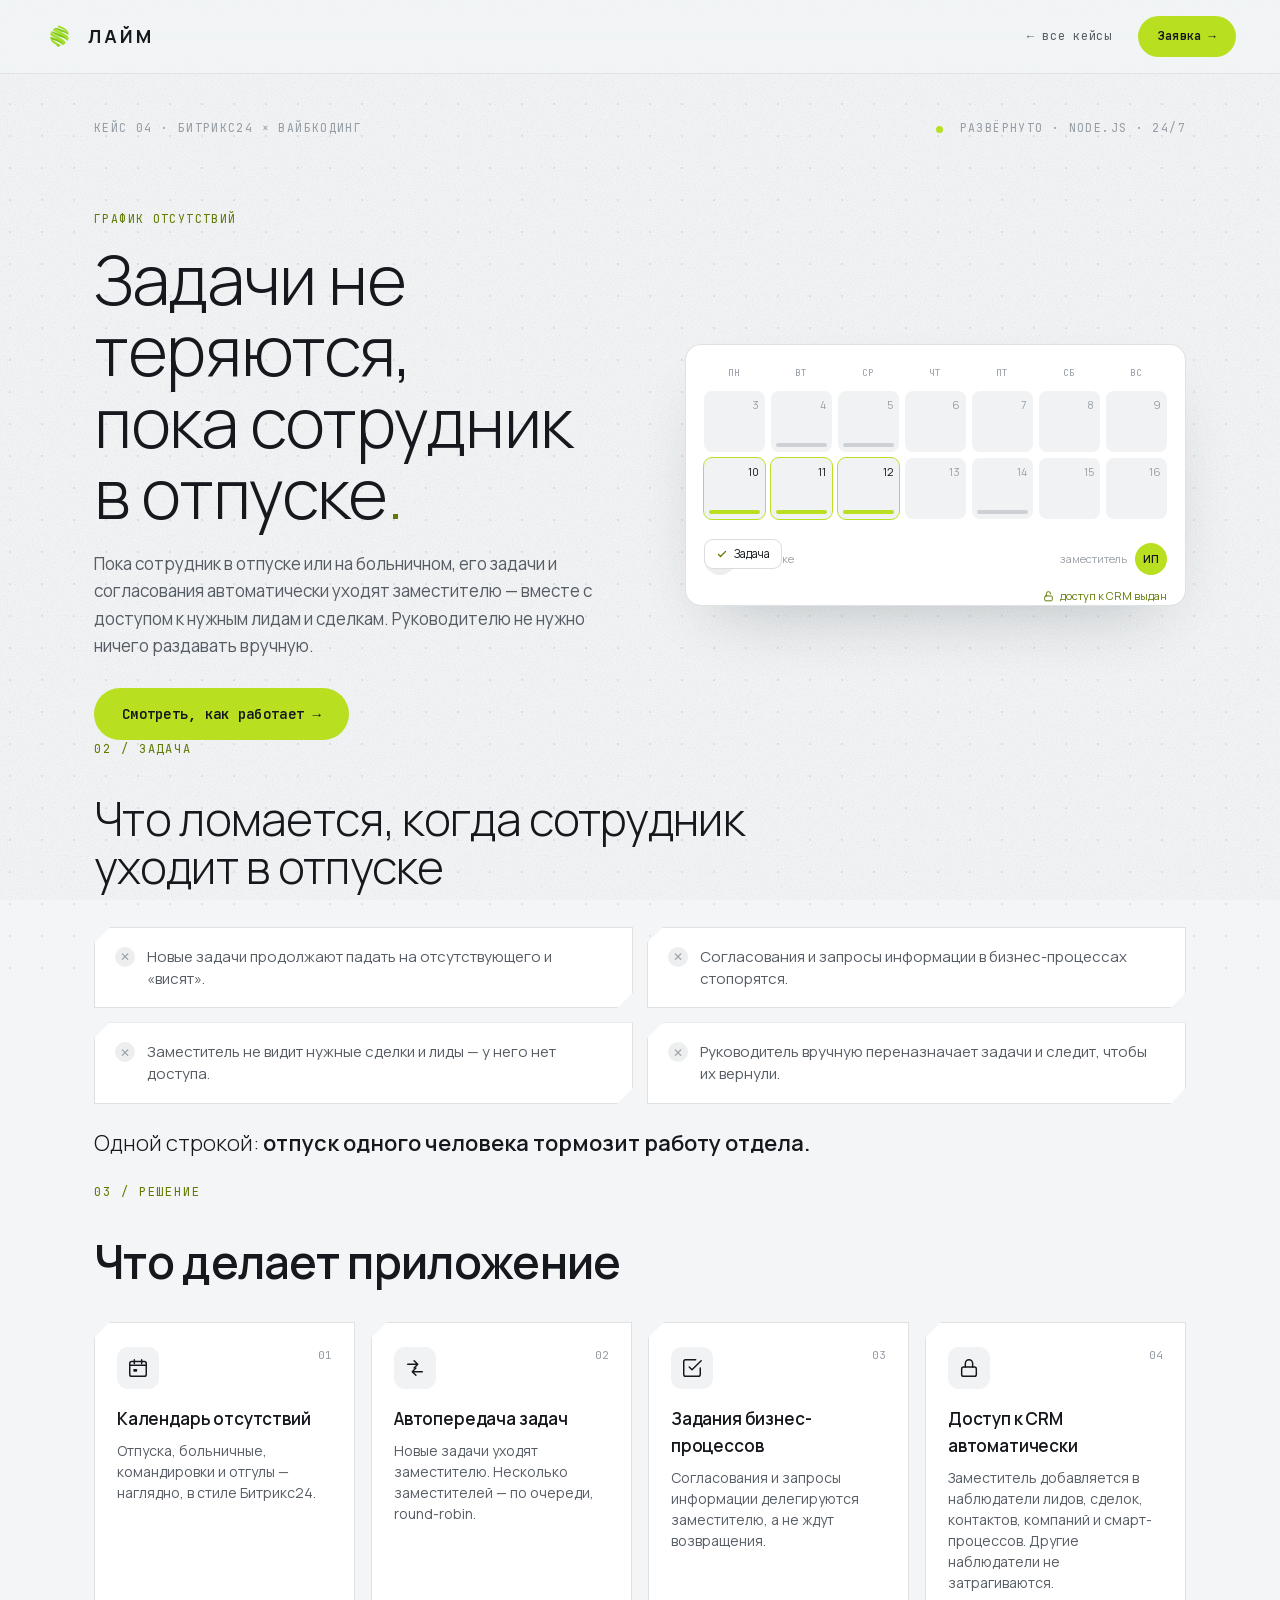
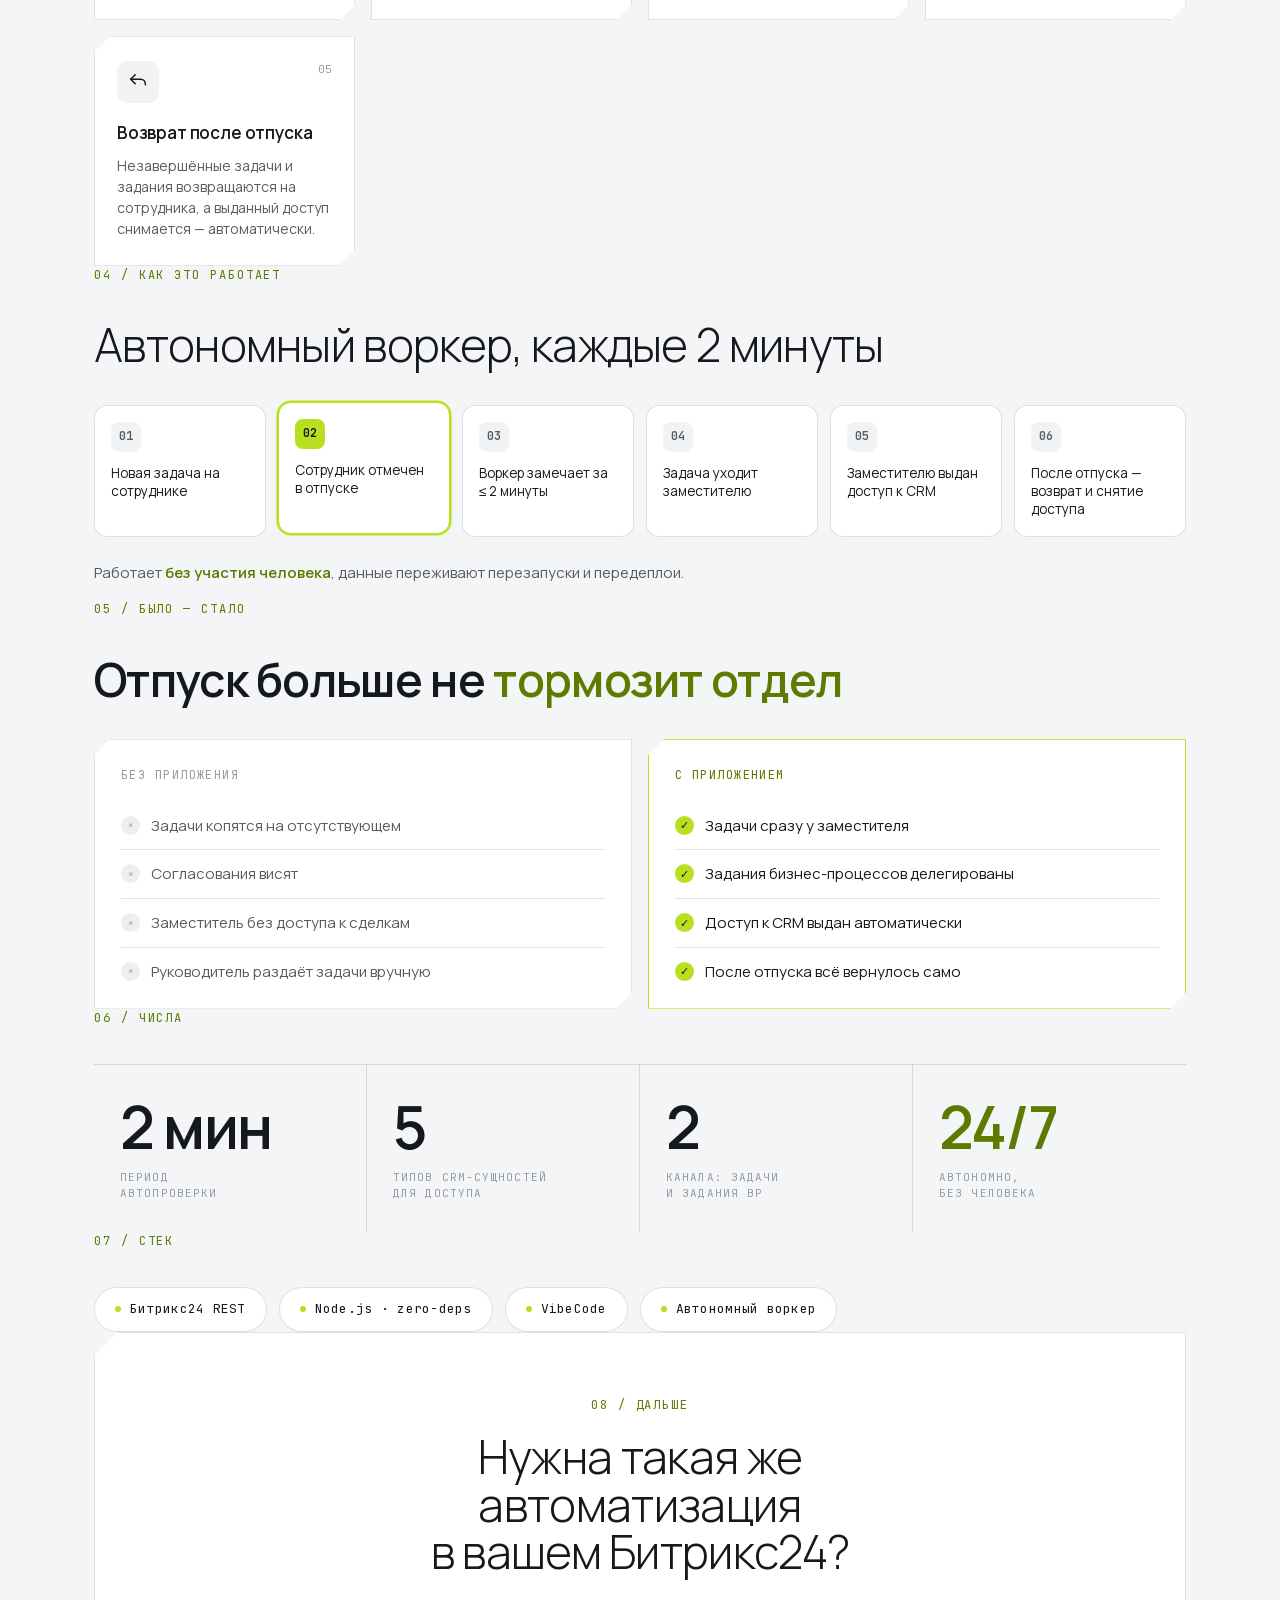
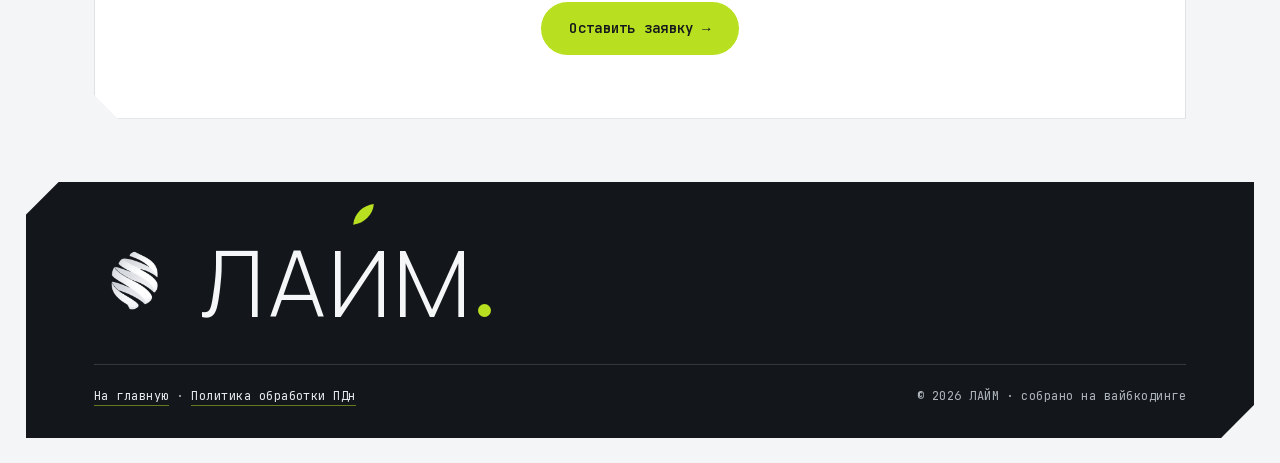
==== case.html @ ee4a6186 "Кейсы вынесены на отдельные страницы + опубликован первый кейс - Новая страница cases.html — список " ====
<!DOCTYPE html>
<html lang="ru">
<head>
<meta charset="UTF-8">
<meta name="viewport" content="width=device-width, initial-scale=1.0">
<title>Кейс: график отсутствий и автозамена задач в Битрикс24 — ЛАЙМ</title>
<meta name="description" content="Приложение для Битрикс24: автопередача задач и заданий бизнес-процессов заместителям на время отпусков и выдача доступа к CRM. Кейс ЛАЙМ.">
<meta property="og:type" content="article">
<meta property="og:title" content="Кейс: график отсутствий и автозамена задач в Битрикс24 — ЛАЙМ">
<meta property="og:description" content="На время отпуска задачи, согласования и доступ к CRM сами уходят заместителю. Автономный воркер на Node.js, 24/7.">
<meta property="og:url" content="https://a99584562-commits.github.io/lime-city-site/case.html">
<meta name="twitter:card" content="summary_large_image">
<link rel="icon" type="image/png" href="logo-mark.png">
<link rel="apple-touch-icon" href="logo-mark.png">
<link rel="stylesheet" href="fonts.css">
<style>
  *{box-sizing:border-box;}
  :root{
    --bg:#F3F5F6; --card:#FFFFFF; --ink:#15181C; --ink-2:#565C64; --muted:#969CA4;
    --line:rgba(34,42,52,0.14); --lime:#B8E020; --lime-deep:#5e7a00; --lime-ink:#15181C;
  }
  html{scroll-behavior:smooth;}
  @media (prefers-reduced-motion:reduce){ html{scroll-behavior:auto; } }
  body{margin:0;background:var(--bg);color:var(--ink);font-family:'Manrope',sans-serif;font-weight:400;line-height:1.6;-webkit-font-smoothing:antialiased;overflow-x:clip;}
  ::selection{background:var(--lime);color:var(--ink);}
  a{color:inherit;}
  .mono{font-family:'JetBrains Mono',monospace;text-transform:uppercase;letter-spacing:0.12em;font-size:11.5px;color:var(--muted);}
  .lime-deep{color:var(--lime-deep);}
  .wrap{max-width:1180px;margin:0 auto;padding:0 clamp(20px,5vw,44px);}
  .dot{width:7px;height:7px;border-radius:50%;background:var(--lime);display:inline-block;vertical-align:middle;}
  /* background layers */
  #cx-grid{position:fixed;inset:-8%;z-index:0;background-image:radial-gradient(rgba(34,42,52,0.09) 1px,transparent 1px);background-size:32px 32px;pointer-events:none;}
  #cx-grain{position:fixed;inset:0;z-index:1;pointer-events:none;opacity:0.13;mix-blend-mode:multiply;background-image:url("data:image/svg+xml,%3Csvg xmlns='http://www.w3.org/2000/svg' width='240' height='240'%3E%3Cfilter id='n'%3E%3CfeTurbulence type='fractalNoise' baseFrequency='0.8' numOctaves='3' stitchTiles='stitch'/%3E%3CfeColorMatrix type='saturate' values='0'/%3E%3CfeComponentTransfer%3E%3CfeFuncR type='linear' slope='1.8' intercept='-0.4'/%3E%3CfeFuncG type='linear' slope='1.8' intercept='-0.4'/%3E%3CfeFuncB type='linear' slope='1.8' intercept='-0.4'/%3E%3C/feComponentTransfer%3E%3C/filter%3E%3Crect width='100%25' height='100%25' filter='url(%23n)'/%3E%3C/svg%3E");}
  main,header{position:relative;z-index:5;}
  /* nav */
  .nav{position:sticky;top:0;z-index:200;display:flex;align-items:center;justify-content:space-between;gap:16px;padding:16px clamp(20px,5vw,44px);background:rgba(243,245,247,0.72);backdrop-filter:blur(14px);border-bottom:1px solid rgba(34,42,52,0.08);}
  .nav a.logo{display:flex;align-items:center;gap:12px;text-decoration:none;color:var(--ink);}
  .nav .logo img{width:32px;height:32px;display:block;}
  .nav .logo b{font-weight:700;letter-spacing:0.16em;font-size:18px;}
  .nav-r{display:flex;align-items:center;gap:clamp(12px,2.4vw,26px);}
  .nav-back{font-family:'JetBrains Mono',monospace;font-size:12px;letter-spacing:0.06em;color:var(--ink-2);text-decoration:none;transition:color .25s;}
  .nav-back:hover{color:var(--ink);}
  .cta{display:inline-flex;align-items:center;gap:7px;background:var(--lime);color:var(--lime-ink);font-family:'JetBrains Mono',monospace;font-weight:600;font-size:12px;letter-spacing:0.02em;padding:11px 20px;border-radius:999px;text-decoration:none;transition:filter .25s,box-shadow .25s,transform .25s;}
  .cta:hover{filter:brightness(1.05);box-shadow:0 8px 20px rgba(184,224,32,0.4);transform:translateY(-1px);}
  .cta.big{font-size:14px;padding:15px 28px;}
  /* sections */
  section{padding:clamp(52px,9vh,110px) 0;}
  .shead{display:flex;align-items:baseline;justify-content:space-between;gap:20px;flex-wrap:wrap;margin-bottom:clamp(26px,4vh,44px);}
  .snum{font-family:'JetBrains Mono',monospace;font-size:12px;letter-spacing:0.16em;color:var(--lime-deep);}
  h1{font-weight:300;letter-spacing:-0.02em;line-height:1.05;font-size:clamp(34px,6vw,68px);margin:0 0 20px;}
  h2{font-weight:600;letter-spacing:-0.015em;line-height:1.04;font-size:clamp(26px,4vw,46px);margin:0;}
  h2.thin{font-weight:300;}
  h2 .g{color:var(--lime-deep);}
  .lead{font-size:clamp(15px,1.5vw,17px);line-height:1.62;color:var(--ink-2);max-width:52ch;margin:0 0 26px;}
  .card{background:var(--card);border:1px solid var(--line);clip-path:polygon(16px 0,100% 0,100% calc(100% - 16px),calc(100% - 16px) 100%,0 100%,0 16px);}
  .reveal{opacity:0;transform:translateY(40px);transition:opacity 1s cubic-bezier(.16,1,.3,1),transform 1s cubic-bezier(.16,1,.3,1);}
  .reveal.on{opacity:1;transform:none;}
  @media (prefers-reduced-motion:reduce){ .reveal{opacity:1;transform:none;transition:none;} }
  /* 00 hud */
  .hud{display:flex;align-items:center;justify-content:space-between;gap:16px;flex-wrap:wrap;padding-top:clamp(28px,5vh,54px);}
  /* 01 hero */
  .hero{display:grid;grid-template-columns:1.05fr 1fr;gap:clamp(30px,5vw,68px);align-items:center;padding-top:clamp(24px,4vh,40px);}
  .kick{margin-bottom:16px;}
  .hero .cta{margin-top:2px;}
  .panel{background:var(--card);border:1px solid var(--line);border-radius:16px;padding:18px;box-shadow:0 30px 70px -34px rgba(34,42,52,0.3);}
  .cal{display:grid;grid-template-columns:repeat(7,1fr);gap:6px;}
  .day{aspect-ratio:1;border-radius:8px;background:#F0F2F4;display:flex;align-items:flex-start;justify-content:flex-end;padding:5px 6px;font-size:11px;color:#9AA0A6;position:relative;overflow:hidden;}
  .day .bar{position:absolute;left:5px;right:5px;bottom:5px;height:4px;border-radius:2px;}
  .day.head{background:transparent;color:var(--muted);font-family:'JetBrains Mono',monospace;font-size:9.5px;text-transform:uppercase;letter-spacing:0.04em;justify-content:center;padding-top:2px;aspect-ratio:auto;}
  .day.act{outline:1.6px solid var(--lime);color:var(--ink);}
  .flow{position:relative;height:52px;margin-top:16px;}
  .ava{width:32px;height:32px;border-radius:50%;display:flex;align-items:center;justify-content:center;font-size:11px;font-weight:600;}
  .side{position:absolute;top:8px;display:flex;align-items:center;gap:8px;}
  .side small{font-size:11px;color:#9AA0A6;}
  .chip{position:absolute;top:4px;background:#FFF;border:1px solid rgba(34,42,52,0.16);border-radius:9px;padding:5px 11px;font-size:11.5px;color:var(--ink);white-space:nowrap;display:flex;align-items:center;gap:6px;animation:hop 5s ease-in-out infinite;}
  .chip svg{width:12px;height:12px;}
  .badge{position:absolute;right:0;bottom:-18px;font-size:11px;color:var(--lime-deep);display:flex;align-items:center;gap:5px;animation:badge 5s ease-in-out infinite;}
  @keyframes hop{0%,10%{left:4px;opacity:0}16%,46%{left:4px;opacity:1}52%,86%{left:calc(100% - 92px);opacity:1}92%,100%{left:calc(100% - 92px);opacity:0}}
  @keyframes badge{0%,58%{opacity:0;transform:translateY(4px)}70%,88%{opacity:1;transform:translateY(0)}100%{opacity:0;transform:translateY(0)}}
  @media (prefers-reduced-motion:reduce){.chip{animation:none;left:calc(100% - 92px);opacity:1}.badge{animation:none;opacity:1}}
  /* 02 problem */
  .prob{display:grid;grid-template-columns:1fr 1fr;gap:14px;}
  .prob li{list-style:none;display:flex;gap:12px;align-items:flex-start;padding:18px 20px;font-size:15px;line-height:1.45;color:var(--ink-2);}
  .prob .x{flex:none;width:20px;height:20px;border-radius:50%;background:#ECEEEF;color:#9AA0A6;display:flex;align-items:center;justify-content:center;font-size:12px;margin-top:1px;}
  .prob-line{margin-top:22px;font-size:clamp(17px,2vw,22px);font-weight:300;}
  .prob-line b{font-weight:600;color:var(--ink);}
  /* 03 solution */
  .sol{display:grid;grid-template-columns:repeat(auto-fit,minmax(220px,1fr));gap:16px;}
  .sol .card{padding:24px 22px 26px;transition:transform .4s cubic-bezier(.16,1,.3,1),border-color .4s,box-shadow .4s;}
  .sol .card:hover{transform:translateY(-4px);border-color:rgba(94,122,0,0.4);box-shadow:0 24px 50px -30px rgba(34,42,52,0.3);}
  .sol .ic{width:42px;height:42px;border-radius:11px;background:#F0F2F4;display:flex;align-items:center;justify-content:center;margin-bottom:16px;color:var(--ink);}
  .sol .ic svg{width:22px;height:22px;fill:none;stroke:currentColor;stroke-width:1.6;stroke-linecap:round;stroke-linejoin:round;}
  .sol h3{margin:0 0 8px;font-size:17px;font-weight:600;letter-spacing:-0.01em;}
  .sol p{margin:0;font-size:14px;line-height:1.5;color:var(--ink-2);}
  .sol .n{font-family:'JetBrains Mono',monospace;font-size:11px;color:var(--muted);float:right;}
  /* 04 pipeline */
  .pipe{display:flex;flex-wrap:wrap;gap:12px;}
  .node{flex:1 1 160px;min-width:160px;background:var(--card);border:1px solid var(--line);border-radius:13px;padding:16px 16px 18px;transition:border-color .35s,box-shadow .35s,transform .35s;}
  .node.on{border-color:var(--lime);box-shadow:0 0 0 1.6px var(--lime);transform:translateY(-3px);}
  .node .pn{width:30px;height:30px;border-radius:8px;background:#F0F2F4;display:flex;align-items:center;justify-content:center;font-family:'JetBrains Mono',monospace;font-size:12px;font-weight:600;color:var(--ink-2);margin-bottom:12px;transition:background .35s,color .35s;}
  .node.on .pn{background:var(--lime);color:var(--lime-ink);}
  .node .nt{font-size:13.5px;line-height:1.35;color:var(--ink);}
  .cap{margin-top:24px;color:var(--ink-2);font-size:15px;}
  .cap b{color:var(--lime-deep);font-weight:600;}
  /* 05 before/after */
  .ba{display:grid;grid-template-columns:repeat(auto-fit,minmax(280px,1fr));gap:16px;}
  .ba .card{padding:26px 26px 12px;}
  .ba .card.after{border-color:var(--lime);box-shadow:0 0 0 1.6px var(--lime);}
  .ba .cap2{font-family:'JetBrains Mono',monospace;font-size:12px;text-transform:uppercase;letter-spacing:0.12em;margin-bottom:16px;}
  .ba .cap2.was{color:var(--muted);}
  .ba .cap2.now{color:var(--lime-deep);}
  .ba ul{list-style:none;margin:0;padding:0;}
  .ba li{display:flex;gap:11px;align-items:flex-start;padding:13px 0;font-size:15px;line-height:1.45;border-top:1px solid var(--line);}
  .ba li:first-child{border-top:0;}
  .ba .mk{flex:none;width:19px;height:19px;border-radius:50%;display:flex;align-items:center;justify-content:center;font-size:11px;margin-top:1px;}
  .ba .was .mk{background:#ECEEEF;color:#9AA0A6;}
  .ba .now .mk{background:var(--lime);color:var(--lime-ink);}
  .ba .was li{color:var(--ink-2);}
  .ba .now li{color:var(--ink);}
  /* 06 metrics */
  .metrics{display:grid;grid-template-columns:repeat(4,1fr);border-top:1px solid var(--line);}
  .metrics .m{padding:34px 26px 30px;border-right:1px solid var(--line);}
  .metrics .m:last-child{border-right:0;}
  .metrics .mv{font-size:clamp(34px,4.6vw,60px);font-weight:600;letter-spacing:-0.03em;line-height:0.95;}
  .metrics .m:nth-child(4) .mv{color:var(--lime-deep);}
  .metrics .ml{font-family:'JetBrains Mono',monospace;font-size:11px;color:var(--muted);text-transform:uppercase;letter-spacing:0.1em;margin-top:14px;line-height:1.5;}
  /* 07 stack */
  .tags{display:flex;flex-wrap:wrap;gap:12px;}
  .tag{display:inline-flex;align-items:center;gap:9px;background:var(--card);border:1px solid var(--line);border-radius:999px;padding:11px 20px;font-family:'JetBrains Mono',monospace;font-size:13px;letter-spacing:0.02em;color:var(--ink);}
  .tag .dot{width:6px;height:6px;}
  /* 08 cta */
  .final{text-align:center;background:var(--card);border:1px solid var(--line);clip-path:polygon(24px 0,100% 0,100% 100%,24px 100%,0 calc(100% - 24px),0 24px);padding:clamp(44px,7vh,88px) 24px;}
  .final h2{margin:0 auto 26px;max-width:16ch;}
  /* footer */
  footer{background:#13171B;color:#E8EBEE;margin:clamp(40px,7vh,90px) clamp(12px,2vw,28px) clamp(12px,2vw,28px);clip-path:polygon(clamp(20px,2.6vw,34px) 0,100% 0,100% calc(100% - clamp(20px,2.6vw,34px)),calc(100% - clamp(20px,2.6vw,34px)) 100%,0 100%,0 clamp(20px,2.6vw,34px));overflow:hidden;position:relative;z-index:5;}
  footer .fin{max-width:1180px;margin:0 auto;padding:clamp(36px,6vh,60px) clamp(24px,5vw,44px) 32px;}
  footer .lock{display:flex;align-items:center;gap:clamp(14px,2.2vw,28px);}
  footer .lock img{width:clamp(40px,7vw,78px);height:auto;flex:none;}
  footer .wm{font-family:'Manrope',sans-serif;font-weight:300;letter-spacing:0.04em;line-height:1;font-size:clamp(36px,8vw,92px);color:#F4F6F7;}
  footer .wm .lf{position:relative;}
  footer .wm .lf svg{position:absolute;left:50%;top:-0.2em;transform:translateX(-46%);width:0.32em;height:0.32em;}
  footer .dotm{display:inline-block;width:0.14em;height:0.14em;border-radius:50%;background:var(--lime);margin-left:0.05em;vertical-align:baseline;}
  footer .strip{display:flex;align-items:center;justify-content:space-between;gap:20px;flex-wrap:wrap;margin-top:clamp(26px,4vh,42px);padding-top:22px;border-top:1px solid rgba(255,255,255,0.14);font-family:'JetBrains Mono',monospace;font-size:12px;color:#AEB4BC;letter-spacing:0.04em;}
  footer .strip a{color:#E7EBEF;text-decoration:none;border-bottom:1px solid rgba(184,224,32,0.5);padding-bottom:1px;}
  @media (max-width:860px){
    .hero{grid-template-columns:1fr;} .prob{grid-template-columns:1fr;}
    .metrics{grid-template-columns:1fr 1fr;} .metrics .m:nth-child(2){border-right:0;}
    .metrics .m:nth-child(1),.metrics .m:nth-child(2){border-bottom:1px solid var(--line);}
  }
  @media (max-width:520px){ .nav-back{display:none;} }
</style>
</head>
<body>
<div id="cx-grid" aria-hidden="true"></div>
<div id="cx-grain" aria-hidden="true"></div>

<header class="nav">
  <a class="logo" href="index.html"><img src="logo-mark.png" alt="ЛАЙМ"><b>ЛАЙМ</b></a>
  <div class="nav-r">
    <a class="nav-back" href="index.html#cases">← все кейсы</a>
    <a class="cta" href="index.html#contact">Заявка →</a>
  </div>
</header>

<main>
  <!-- 00 HUD -->
  <div class="wrap hud">
    <span class="mono">Кейс 04 · Битрикс24 × Вайбкодинг</span>
    <span class="mono"><span class="dot"></span>&nbsp; Развёрнуто · Node.js · 24/7</span>
  </div>

  <!-- 01 HERO -->
  <section class="wrap" style="padding-top:clamp(28px,4vh,44px);">
    <h2 class="visually-hidden" style="position:absolute;width:1px;height:1px;overflow:hidden;clip:rect(0 0 0 0);">Кейс: приложение для Битрикс24, которое на время отпуска сотрудника само передаёт его задачи, согласования и доступ к CRM заместителю.</h2>
    <div class="hero">
      <div>
        <div class="kick mono lime-deep">График отсутствий</div>
        <h1>Задачи не теряются,<br>пока сотрудник<br>в отпуске<span style="color:var(--lime-deep);">.</span></h1>
        <p class="lead">Пока сотрудник в отпуске или на больничном, его задачи и согласования автоматически уходят заместителю — вместе с доступом к нужным лидам и сделкам. Руководителю не нужно ничего раздавать вручную.</p>
        <a class="cta big" href="#how">Смотреть, как работает →</a>
      </div>
      <div class="panel reveal">
        <div class="cal">
          <div class="day head">пн</div><div class="day head">вт</div><div class="day head">ср</div><div class="day head">чт</div><div class="day head">пт</div><div class="day head">сб</div><div class="day head">вс</div>
          <div class="day">3</div>
          <div class="day">4<span class="bar" style="background:#CDD1D5"></span></div>
          <div class="day">5<span class="bar" style="background:#CDD1D5"></span></div>
          <div class="day">6</div><div class="day">7</div><div class="day">8</div><div class="day">9</div>
          <div class="day act">10<span class="bar" style="background:var(--lime)"></span></div>
          <div class="day act">11<span class="bar" style="background:var(--lime)"></span></div>
          <div class="day act">12<span class="bar" style="background:var(--lime)"></span></div>
          <div class="day">13</div>
          <div class="day">14<span class="bar" style="background:#CDD1D5"></span></div>
          <div class="day">15</div><div class="day">16</div>
        </div>
        <div class="flow">
          <div class="side" style="left:0"><span class="ava" style="background:#EDEEEF;color:#7A8087">ОК</span><small>в отпуске</small></div>
          <div class="side" style="right:0"><small>заместитель</small><span class="ava" style="background:var(--lime);color:var(--lime-ink)">ИП</span></div>
          <div class="chip"><svg viewBox="0 0 24 24" fill="none" stroke="#5e7a00" stroke-width="2.4" stroke-linecap="round" stroke-linejoin="round"><path d="M5 13l4 4L19 7"/></svg>Задача</div>
          <div class="badge"><svg viewBox="0 0 24 24" width="13" height="13" fill="none" stroke="#5e7a00" stroke-width="1.8" stroke-linecap="round" stroke-linejoin="round"><rect x="5" y="11" width="14" height="9" rx="2"/><path d="M8 11V7a4 4 0 0 1 8 0"/></svg>доступ к CRM выдан</div>
        </div>
      </div>
    </div>
  </section>

  <!-- 02 PROBLEM -->
  <section class="wrap reveal">
    <div class="shead"><span class="snum">02 / ЗАДАЧА</span></div>
    <h2 class="thin">Что ломается, когда сотрудник<br>уходит в отпуске</h2>
    <ul class="prob" style="margin-top:clamp(24px,4vh,40px);padding:0;">
      <li class="card"><span class="x">✕</span>Новые задачи продолжают падать на отсутствующего и «висят».</li>
      <li class="card"><span class="x">✕</span>Согласования и запросы информации в бизнес-процессах стопорятся.</li>
      <li class="card"><span class="x">✕</span>Заместитель не видит нужные сделки и лиды — у него нет доступа.</li>
      <li class="card"><span class="x">✕</span>Руководитель вручную переназначает задачи и следит, чтобы их вернули.</li>
    </ul>
    <p class="prob-line">Одной строкой: <b>отпуск одного человека тормозит работу отдела.</b></p>
  </section>

  <!-- 03 SOLUTION -->
  <section class="wrap reveal">
    <div class="shead"><span class="snum">03 / РЕШЕНИЕ</span></div>
    <h2>Что делает приложение</h2>
    <div class="sol" style="margin-top:clamp(26px,4vh,44px);">
      <div class="card"><span class="n">01</span><div class="ic"><svg viewBox="0 0 24 24"><rect x="3" y="5" width="18" height="16" rx="2"/><path d="M3 9h18M8 3v4M16 3v4"/><rect x="7" y="13" width="4" height="3" rx="0.5" fill="currentColor" stroke="none"/></svg></div><h3>Календарь отсутствий</h3><p>Отпуска, больничные, командировки и отгулы — наглядно, в стиле Битрикс24.</p></div>
      <div class="card"><span class="n">02</span><div class="ic"><svg viewBox="0 0 24 24"><path d="M4 8h11M11 4l4 4-4 4"/><path d="M20 16H9M13 20l-4-4 4-4"/></svg></div><h3>Автопередача задач</h3><p>Новые задачи уходят заместителю. Несколько заместителей — по очереди, round-robin.</p></div>
      <div class="card"><span class="n">03</span><div class="ic"><svg viewBox="0 0 24 24"><path d="M9 11l3 3L22 4"/><path d="M21 12v7a2 2 0 0 1-2 2H5a2 2 0 0 1-2-2V5a2 2 0 0 1 2-2h11"/></svg></div><h3>Задания бизнес-процессов</h3><p>Согласования и запросы информации делегируются заместителю, а не ждут возвращения.</p></div>
      <div class="card"><span class="n">04</span><div class="ic"><svg viewBox="0 0 24 24"><rect x="4" y="11" width="16" height="10" rx="2"/><path d="M8 11V7a4 4 0 0 1 8 0v4"/></svg></div><h3>Доступ к CRM автоматически</h3><p>Заместитель добавляется в наблюдатели лидов, сделок, контактов, компаний и смарт-процессов. Другие наблюдатели не затрагиваются.</p></div>
      <div class="card"><span class="n">05</span><div class="ic"><svg viewBox="0 0 24 24"><path d="M9 14l-5-5 5-5"/><path d="M4 9h11a5 5 0 0 1 5 5v1"/></svg></div><h3>Возврат после отпуска</h3><p>Незавершённые задачи и задания возвращаются на сотрудника, а выданный доступ снимается — автоматически.</p></div>
    </div>
  </section>

  <!-- 04 HOW IT WORKS -->
  <section class="wrap reveal" id="how">
    <div class="shead"><span class="snum">04 / КАК ЭТО РАБОТАЕТ</span></div>
    <h2 class="thin">Автономный воркер, каждые 2 минуты</h2>
    <div class="pipe" id="pipe" style="margin-top:clamp(26px,4vh,44px);">
      <div class="node"><div class="pn">01</div><div class="nt">Новая задача на сотруднике</div></div>
      <div class="node"><div class="pn">02</div><div class="nt">Сотрудник отмечен в отпуске</div></div>
      <div class="node"><div class="pn">03</div><div class="nt">Воркер замечает за ≤ 2 минуты</div></div>
      <div class="node"><div class="pn">04</div><div class="nt">Задача уходит заместителю</div></div>
      <div class="node"><div class="pn">05</div><div class="nt">Заместителю выдан доступ к CRM</div></div>
      <div class="node"><div class="pn">06</div><div class="nt">После отпуска — возврат и снятие доступа</div></div>
    </div>
    <p class="cap">Работает <b>без участия человека</b>, данные переживают перезапуски и передеплои.</p>
  </section>

  <!-- 05 BEFORE / AFTER -->
  <section class="wrap reveal">
    <div class="shead"><span class="snum">05 / БЫЛО — СТАЛО</span></div>
    <h2>Отпуск больше не <span class="g">тормозит отдел</span></h2>
    <div class="ba" style="margin-top:clamp(26px,4vh,44px);">
      <div class="card"><div class="cap2 was">Без приложения</div><ul class="was">
        <li><span class="mk">×</span>Задачи копятся на отсутствующем</li>
        <li><span class="mk">×</span>Согласования висят</li>
        <li><span class="mk">×</span>Заместитель без доступа к сделкам</li>
        <li><span class="mk">×</span>Руководитель раздаёт задачи вручную</li>
      </ul></div>
      <div class="card after"><div class="cap2 now">С приложением</div><ul class="now">
        <li><span class="mk">✓</span>Задачи сразу у заместителя</li>
        <li><span class="mk">✓</span>Задания бизнес-процессов делегированы</li>
        <li><span class="mk">✓</span>Доступ к CRM выдан автоматически</li>
        <li><span class="mk">✓</span>После отпуска всё вернулось само</li>
      </ul></div>
    </div>
  </section>

  <!-- 06 METRICS -->
  <section class="wrap reveal">
    <div class="shead"><span class="snum">06 / ЧИСЛА</span></div>
    <div class="metrics">
      <div class="m"><div class="mv">2 мин</div><div class="ml">период<br>автопроверки</div></div>
      <div class="m"><div class="mv">5</div><div class="ml">типов CRM-сущностей<br>для доступа</div></div>
      <div class="m"><div class="mv">2</div><div class="ml">канала: задачи<br>и задания BP</div></div>
      <div class="m"><div class="mv">24/7</div><div class="ml">автономно,<br>без человека</div></div>
    </div>
  </section>

  <!-- 07 STACK -->
  <section class="wrap reveal">
    <div class="shead"><span class="snum">07 / СТЕК</span></div>
    <div class="tags">
      <span class="tag"><span class="dot"></span>Битрикс24 REST</span>
      <span class="tag"><span class="dot"></span>Node.js · zero-deps</span>
      <span class="tag"><span class="dot"></span>VibeCode</span>
      <span class="tag"><span class="dot"></span>Автономный воркер</span>
    </div>
  </section>

  <!-- 08 CTA -->
  <section class="wrap reveal">
    <div class="final">
      <div class="snum" style="margin-bottom:18px;">08 / ДАЛЬШЕ</div>
      <h2 class="thin">Нужна такая же автоматизация<br>в вашем Битрикс24?</h2>
      <a class="cta big" href="index.html#contact">Оставить заявку →</a>
    </div>
  </section>
</main>

<footer>
  <div class="fin">
    <div class="lock">
      <img src="logo-mark-white.png" alt="ЛАЙМ">
      <div class="wm">ЛА<span class="lf">И<svg viewBox="0 0 100 100"><path d="M86 14 C 50 18, 20 46, 16 84 C 54 80, 84 50, 86 14 Z" fill="var(--lime)"></path></svg></span>М<span class="dotm"></span></div>
    </div>
    <div class="strip">
      <span><a href="index.html">На главную</a> · <a href="policy.html">Политика обработки ПДн</a></span>
      <span>© 2026 ЛАЙМ · собрано на вайбкодинге</span>
    </div>
  </div>
</footer>

<script>
  (function(){
    var reduce = window.matchMedia && matchMedia('(prefers-reduced-motion: reduce)').matches;
    // reveal on scroll
    var rv = document.querySelectorAll('.reveal');
    if ('IntersectionObserver' in window && !reduce) {
      var io = new IntersectionObserver(function(es){
        es.forEach(function(e){ if (e.isIntersecting){ e.target.classList.add('on'); io.unobserve(e.target); } });
      }, { threshold: 0.14, rootMargin: '0px 0px -8% 0px' });
      rv.forEach(function(e){ io.observe(e); });
    } else { rv.forEach(function(e){ e.classList.add('on'); }); }
    // pipeline active-node cycle
    var nodes = Array.prototype.slice.call(document.querySelectorAll('#pipe .node'));
    if (reduce) { nodes.forEach(function(n){ n.classList.add('on'); }); }
    else {
      var i = 0;
      setInterval(function(){ nodes.forEach(function(n,idx){ n.classList.toggle('on', idx === i); }); i = (i + 1) % nodes.length; }, 950);
    }
  })();
</script>
</body>
</html>
---- fonts.css ----
@font-face {
  font-family: 'JetBrains Mono';
  font-style: normal;
  font-weight: 100 800;
  font-display: swap;
  src: url(fonts/jetbrains-mono-cyrillic-ext.woff2) format('woff2');
  unicode-range: U+0460-052F, U+1C80-1C8A, U+20B4, U+2DE0-2DFF, U+A640-A69F, U+FE2E-FE2F;
}
@font-face {
  font-family: 'JetBrains Mono';
  font-style: normal;
  font-weight: 100 800;
  font-display: swap;
  src: url(fonts/jetbrains-mono-cyrillic.woff2) format('woff2');
  unicode-range: U+0301, U+0400-045F, U+0490-0491, U+04B0-04B1, U+2116;
}
@font-face {
  font-family: 'JetBrains Mono';
  font-style: normal;
  font-weight: 100 800;
  font-display: swap;
  src: url(fonts/jetbrains-mono-latin-ext.woff2) format('woff2');
  unicode-range: U+0100-02BA, U+02BD-02C5, U+02C7-02CC, U+02CE-02D7, U+02DD-02FF, U+0304, U+0308, U+0329, U+1D00-1DBF, U+1E00-1E9F, U+1EF2-1EFF, U+2020, U+20A0-20AB, U+20AD-20C0, U+2113, U+2C60-2C7F, U+A720-A7FF;
}
@font-face {
  font-family: 'JetBrains Mono';
  font-style: normal;
  font-weight: 100 800;
  font-display: swap;
  src: url(fonts/jetbrains-mono-latin.woff2) format('woff2');
  unicode-range: U+0000-00FF, U+0131, U+0152-0153, U+02BB-02BC, U+02C6, U+02DA, U+02DC, U+0304, U+0308, U+0329, U+2000-206F, U+20AC, U+2122, U+2191, U+2193, U+2212, U+2215, U+FEFF, U+FFFD;
}
@font-face {
  font-family: 'Manrope';
  font-style: normal;
  font-weight: 200 800;
  font-display: swap;
  src: url(fonts/manrope-cyrillic-ext.woff2) format('woff2');
  unicode-range: U+0460-052F, U+1C80-1C8A, U+20B4, U+2DE0-2DFF, U+A640-A69F, U+FE2E-FE2F;
}
@font-face {
  font-family: 'Manrope';
  font-style: normal;
  font-weight: 200 800;
  font-display: swap;
  src: url(fonts/manrope-cyrillic.woff2) format('woff2');
  unicode-range: U+0301, U+0400-045F, U+0490-0491, U+04B0-04B1, U+2116;
}
@font-face {
  font-family: 'Manrope';
  font-style: normal;
  font-weight: 200 800;
  font-display: swap;
  src: url(fonts/manrope-latin-ext.woff2) format('woff2');
  unicode-range: U+0100-02BA, U+02BD-02C5, U+02C7-02CC, U+02CE-02D7, U+02DD-02FF, U+0304, U+0308, U+0329, U+1D00-1DBF, U+1E00-1E9F, U+1EF2-1EFF, U+2020, U+20A0-20AB, U+20AD-20C0, U+2113, U+2C60-2C7F, U+A720-A7FF;
}
@font-face {
  font-family: 'Manrope';
  font-style: normal;
  font-weight: 200 800;
  font-display: swap;
  src: url(fonts/manrope-latin.woff2) format('woff2');
  unicode-range: U+0000-00FF, U+0131, U+0152-0153, U+02BB-02BC, U+02C6, U+02DA, U+02DC, U+0304, U+0308, U+0329, U+2000-206F, U+20AC, U+2122, U+2191, U+2193, U+2212, U+2215, U+FEFF, U+FFFD;
}
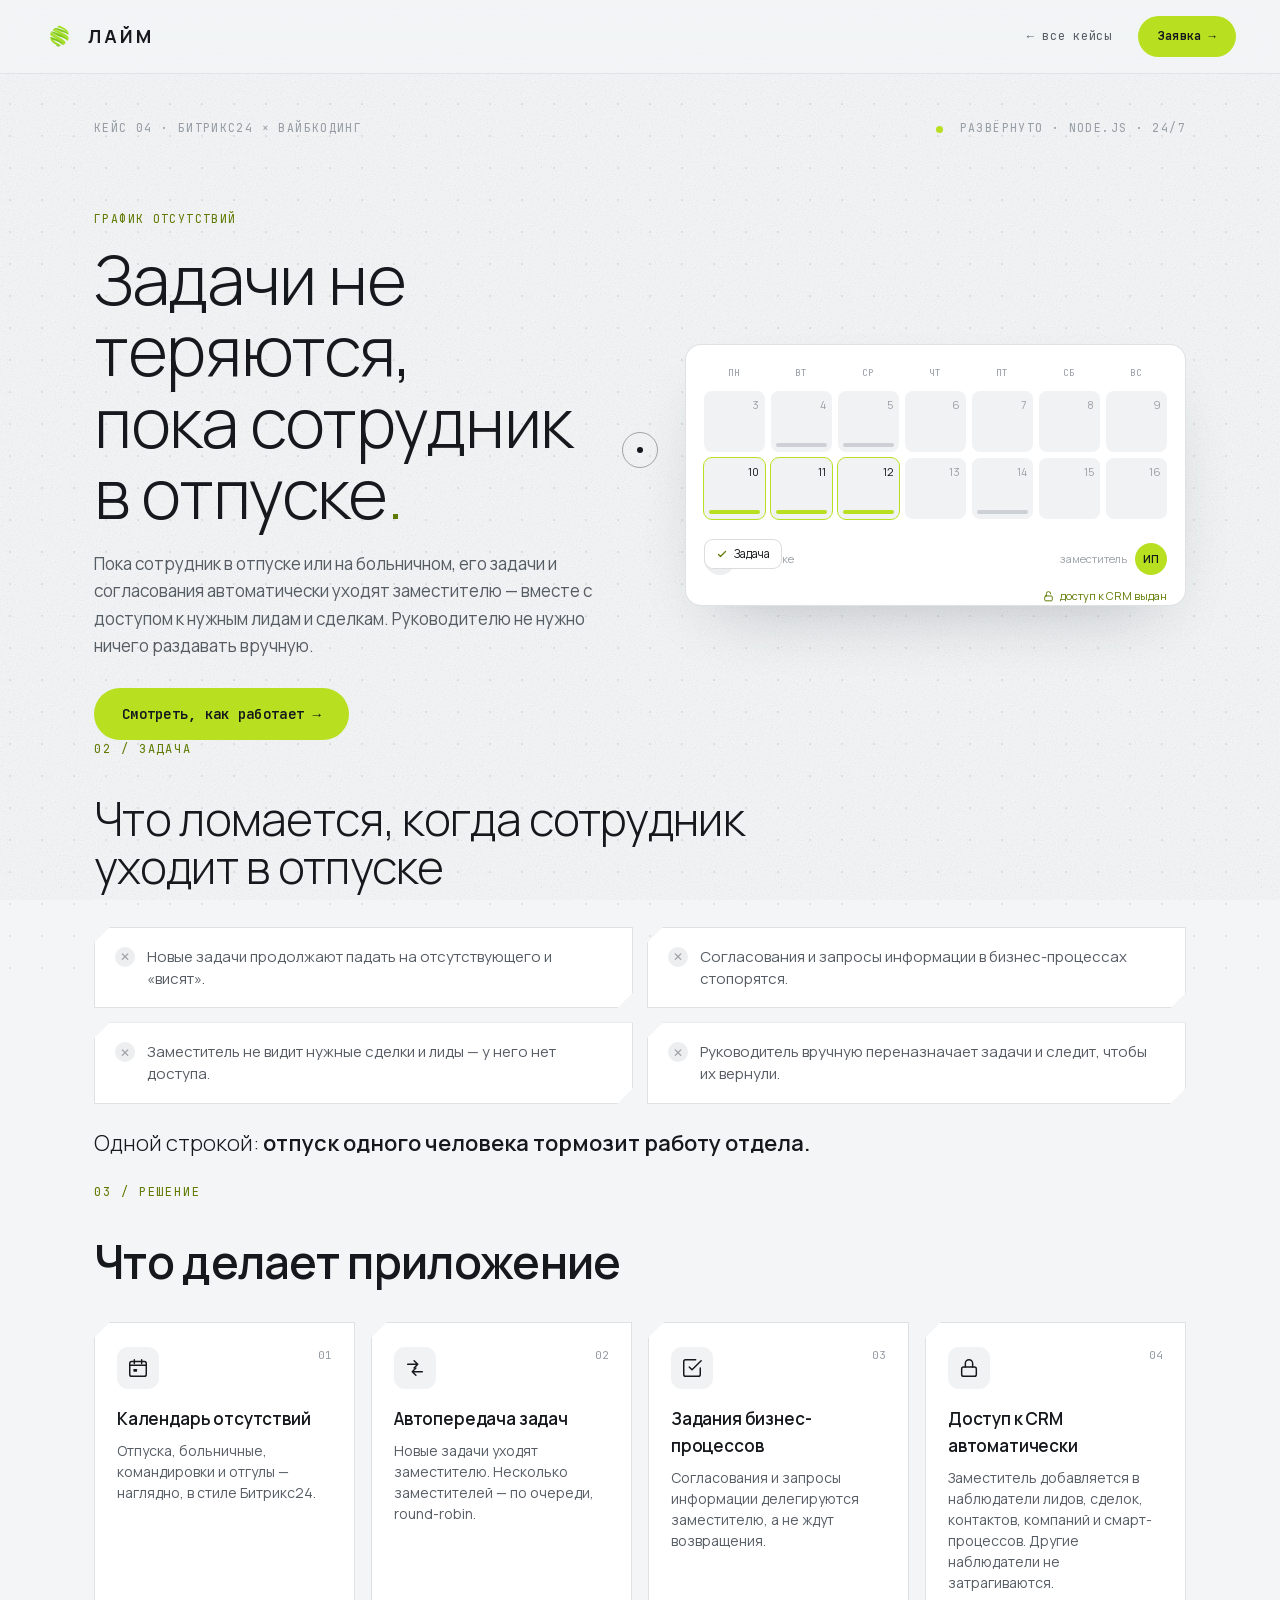
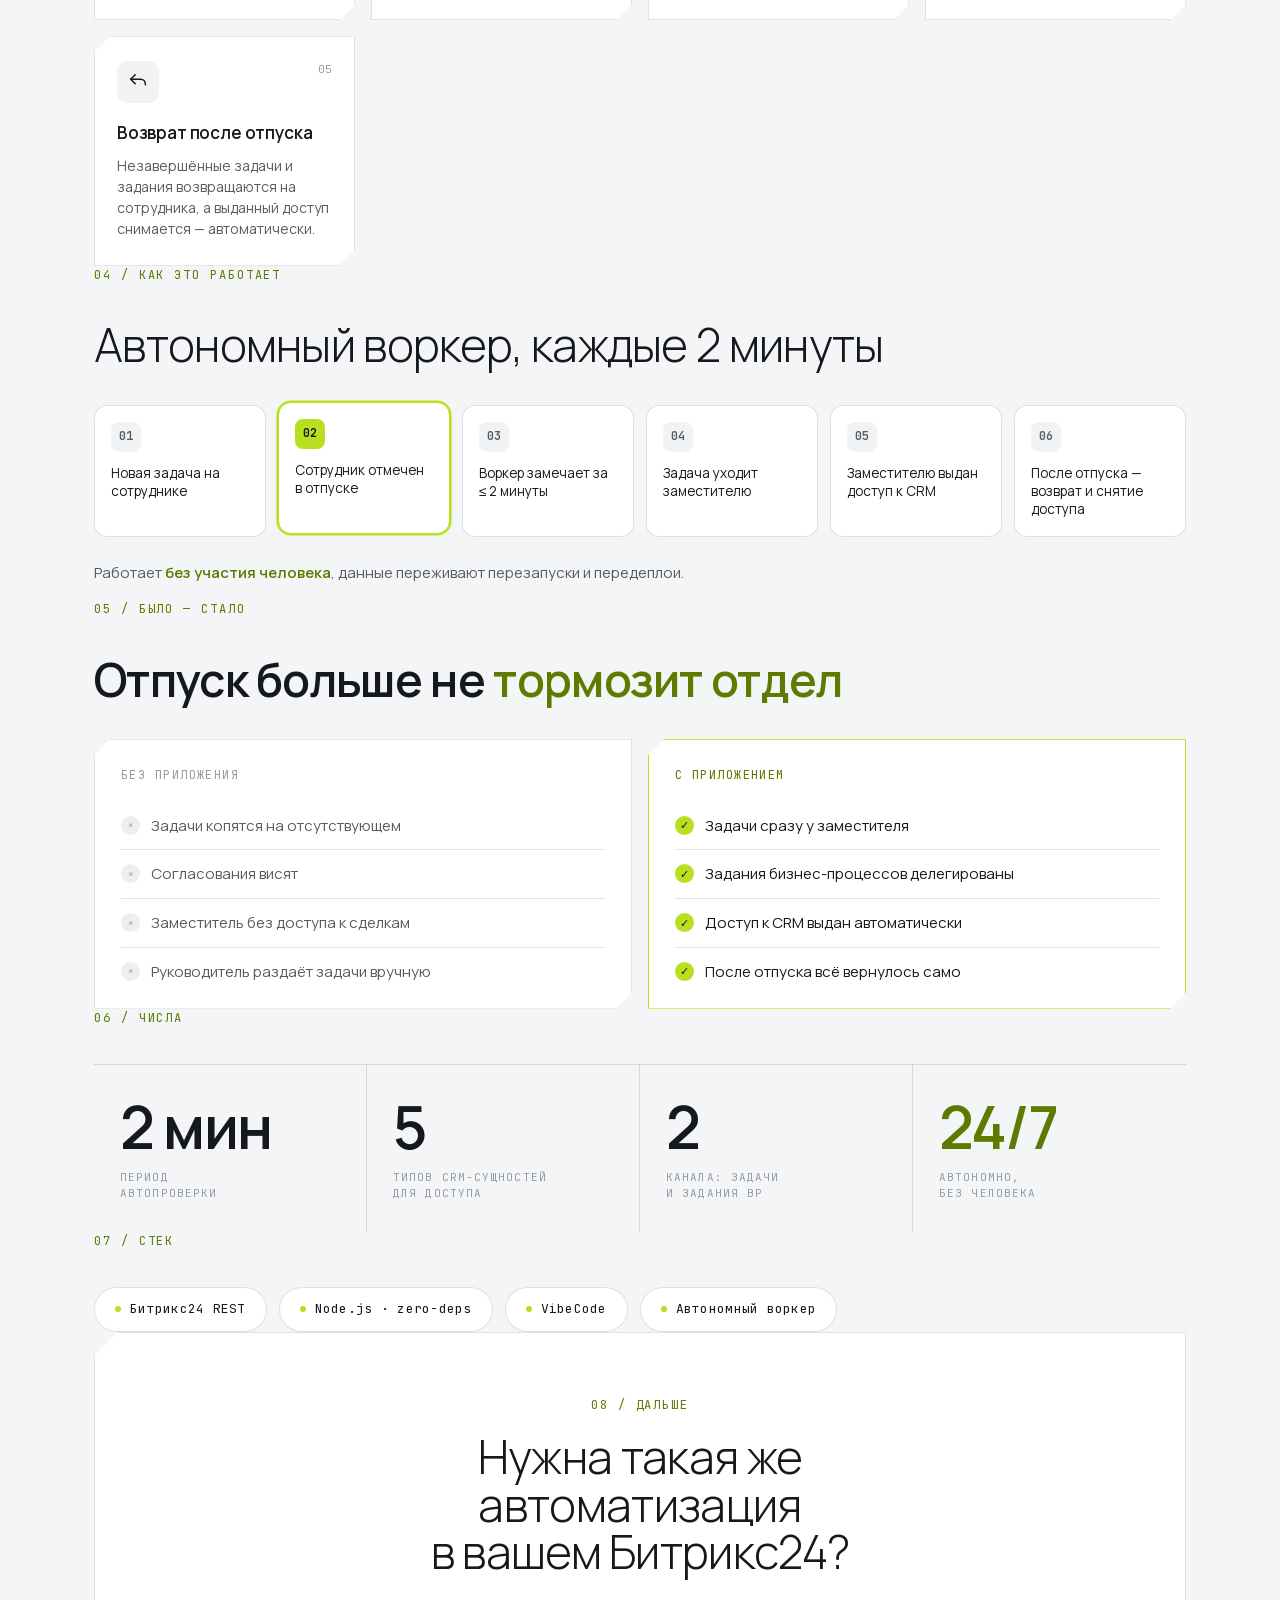
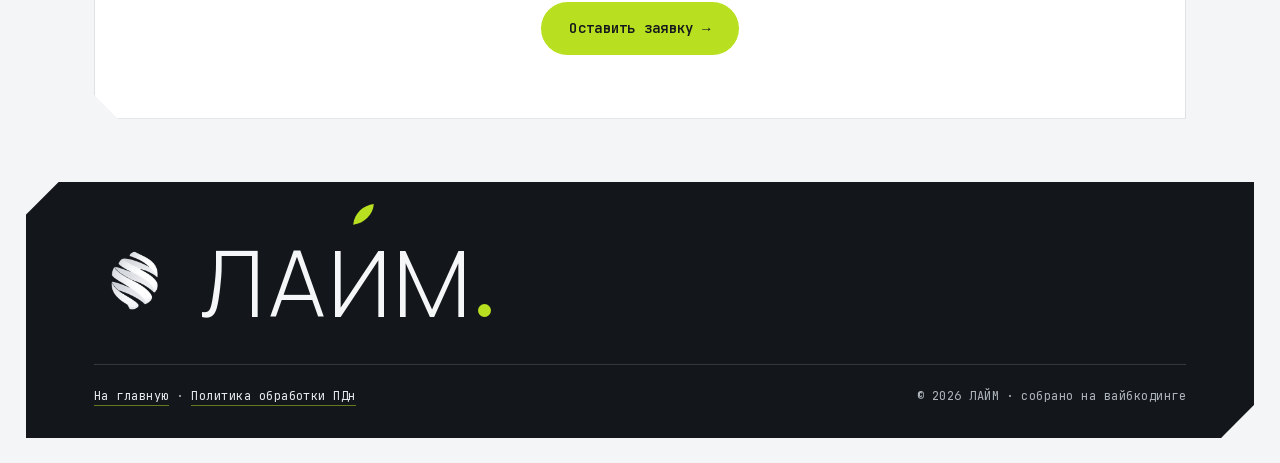
==== commit 9ee3fa82: "Кастомный курсор: единый lime-cursor.js на всех страницах + светлый на тёмном - Курсор вынесен из in" ====
--- a/case.html
+++ b/case.html
@@ -296,7 +296,7 @@
   </section>
 </main>
 
-<footer>
+<footer data-cursor-dark>
   <div class="fin">
     <div class="lock">
       <img src="logo-mark-white.png" alt="ЛАЙМ">
@@ -329,5 +329,6 @@
     }
   })();
 </script>
+<script src="lime-cursor.js" defer></script>
 </body>
 </html>
